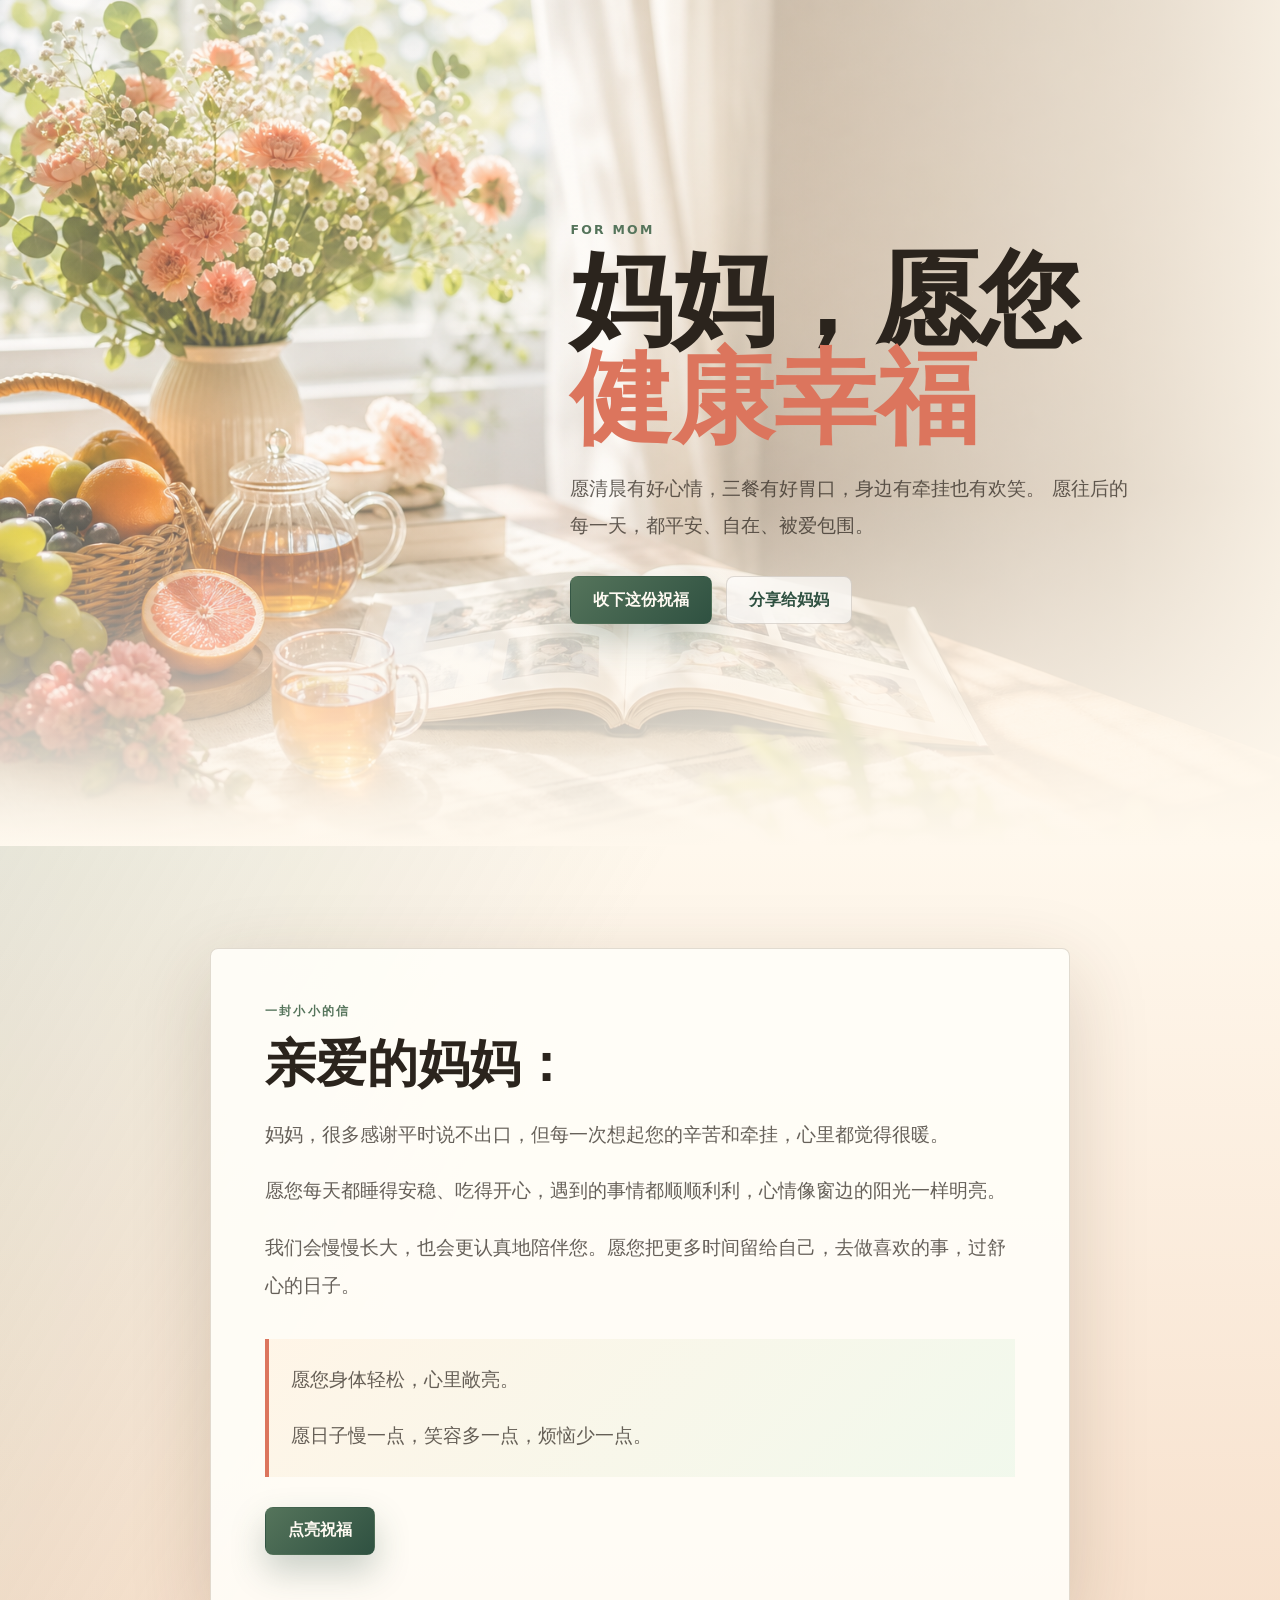
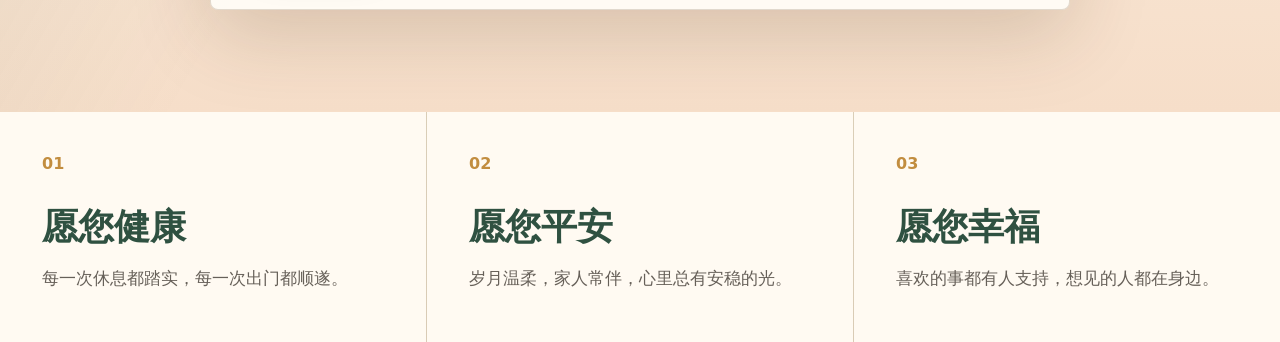
==== mom-blessing/index.html @ 2f510ae8 "Add blessing page for mom" ====
<!doctype html>
<html lang="zh-CN">
  <head>
    <meta charset="UTF-8" />
    <meta name="viewport" content="width=device-width, initial-scale=1.0" />
    <meta name="description" content="愿妈妈健康、平安、幸福，每一天都被温柔以待。" />
    <meta property="og:title" content="妈妈，愿您健康幸福" />
    <meta property="og:description" content="把最朴素也最珍贵的祝福，认真送给妈妈。" />
    <meta property="og:image" content="./assets/hero.png" />
    <title>妈妈，愿您健康幸福</title>
    <link rel="preload" href="./assets/hero.png" as="image" />
    <link rel="stylesheet" href="./styles.css" />
  </head>
  <body>
    <main>
      <section class="hero" aria-label="给妈妈的祝福">
        <img class="hero__image" src="./assets/hero.png" alt="" />
        <div class="hero__shade"></div>
        <div class="hero__content">
          <p class="eyebrow">For Mom</p>
          <h1>
            妈妈，愿您
            <span>健康幸福</span>
          </h1>
          <p class="lead">
            愿清晨有好心情，三餐有好胃口，身边有牵挂也有欢笑。
            愿往后的每一天，都平安、自在、被爱包围。
          </p>
          <div class="actions">
            <a class="button button--primary" href="#letter">收下这份祝福</a>
            <button class="button button--ghost" id="shareButton" type="button">
              分享给妈妈
            </button>
          </div>
        </div>
      </section>

      <section class="letter" id="letter" aria-label="祝福信">
        <div class="letter__inner">
          <p class="section-kicker">一封小小的信</p>
          <h2>亲爱的妈妈：</h2>
          <div class="letter__body" id="letterBody"></div>

          <div class="wish-panel">
            <p>愿您身体轻松，心里敞亮。</p>
            <p>愿日子慢一点，笑容多一点，烦恼少一点。</p>
          </div>

          <button class="wish-button" id="wishButton" type="button">
            点亮祝福
          </button>
        </div>
      </section>

      <section class="wishes" aria-label="祝福清单">
        <article>
          <span>01</span>
          <h3>愿您健康</h3>
          <p>每一次休息都踏实，每一次出门都顺遂。</p>
        </article>
        <article>
          <span>02</span>
          <h3>愿您平安</h3>
          <p>岁月温柔，家人常伴，心里总有安稳的光。</p>
        </article>
        <article>
          <span>03</span>
          <h3>愿您幸福</h3>
          <p>喜欢的事都有人支持，想见的人都在身边。</p>
        </article>
      </section>
    </main>

    <dialog class="modal" id="wishModal">
      <div class="modal__content">
        <p class="modal__kicker">祝福已点亮</p>
        <h2>妈妈，愿您一年四季都健康幸福。</h2>
        <p>
          这不是一句客套话，是我每天都真心希望发生的事。
        </p>
        <button class="button button--primary" id="closeModal" type="button">
          收下啦
        </button>
      </div>
    </dialog>

    <canvas id="petalCanvas" aria-hidden="true"></canvas>
    <script src="./script.js"></script>
  </body>
</html>
---- mom-blessing/styles.css ----
:root {
  color-scheme: light;
  --ink: #2b241d;
  --muted: rgba(43, 36, 29, 0.72);
  --cream: #fff8ed;
  --cream-deep: #f4e3cc;
  --leaf: #55745b;
  --leaf-deep: #2f5141;
  --coral: #dc755d;
  --gold: #c28d3f;
  --line: rgba(64, 45, 26, 0.16);
  --shadow: 0 24px 80px rgba(74, 45, 18, 0.18);
}

* {
  box-sizing: border-box;
}

html {
  scroll-behavior: smooth;
}

body {
  margin: 0;
  min-width: 320px;
  color: var(--ink);
  background: linear-gradient(180deg, #fff9ef 0%, #f9ead7 50%, #f6dec9 100%);
  font-family:
    "Inter", "PingFang SC", "Microsoft YaHei", "Noto Sans SC", system-ui,
    sans-serif;
}

button,
a {
  -webkit-tap-highlight-color: transparent;
}

.hero {
  position: relative;
  min-height: 94vh;
  display: grid;
  align-items: center;
  padding: clamp(28px, 7vw, 92px);
  overflow: hidden;
  isolation: isolate;
}

.hero__image,
.hero__shade {
  position: absolute;
  inset: 0;
}

.hero__image {
  z-index: -3;
  width: 100%;
  height: 100%;
  object-fit: cover;
}

.hero__shade {
  z-index: -2;
  background:
    linear-gradient(90deg, rgba(255, 250, 241, 0.22) 0%, rgba(255, 248, 237, 0.3) 42%, rgba(255, 248, 237, 0.92) 100%),
    linear-gradient(180deg, rgba(255, 248, 237, 0.04) 58%, #fff8ed 100%);
}

.hero__content {
  width: min(620px, 100%);
  margin-left: auto;
}

.eyebrow,
.section-kicker,
.modal__kicker {
  margin: 0 0 14px;
  color: var(--leaf);
  font-size: 0.78rem;
  font-weight: 900;
  letter-spacing: 0.18em;
  text-transform: uppercase;
}

h1,
h2,
h3,
p {
  margin-top: 0;
}

h1 {
  max-width: 680px;
  margin-bottom: 24px;
  font-size: clamp(3.2rem, 8vw, 6.9rem);
  line-height: 0.96;
  letter-spacing: 0;
}

h1 span {
  display: block;
  color: var(--coral);
}

.lead {
  max-width: 560px;
  margin-bottom: 32px;
  color: var(--muted);
  font-size: clamp(1rem, 2.1vw, 1.2rem);
  line-height: 1.9;
}

.actions {
  display: flex;
  flex-wrap: wrap;
  gap: 14px;
}

.button,
.wish-button {
  min-height: 48px;
  border: 1px solid transparent;
  border-radius: 8px;
  padding: 0 22px;
  display: inline-flex;
  align-items: center;
  justify-content: center;
  color: #fffaf2;
  font: inherit;
  font-weight: 900;
  text-decoration: none;
  cursor: pointer;
  transition:
    transform 180ms ease,
    box-shadow 180ms ease,
    background 180ms ease;
}

.button:hover,
.wish-button:hover {
  transform: translateY(-2px);
}

.button--primary,
.wish-button {
  background: linear-gradient(135deg, var(--leaf), var(--leaf-deep));
  box-shadow: 0 16px 34px rgba(47, 81, 65, 0.26);
}

.button--ghost {
  color: var(--leaf-deep);
  background: rgba(255, 255, 255, 0.62);
  border-color: var(--line);
  backdrop-filter: blur(14px);
}

.letter {
  padding: clamp(52px, 8vw, 110px) clamp(18px, 6vw, 72px);
  background:
    linear-gradient(120deg, rgba(85, 116, 91, 0.14), transparent 38%),
    linear-gradient(180deg, #fff8ed, #f6dec9);
}

.letter__inner {
  width: min(860px, 100%);
  margin: 0 auto;
  padding: clamp(26px, 5vw, 54px);
  border: 1px solid rgba(90, 63, 32, 0.18);
  border-radius: 8px;
  background: rgba(255, 254, 249, 0.9);
  box-shadow: var(--shadow);
}

.letter__inner h2 {
  margin-bottom: 22px;
  color: #2b241d;
  font-size: clamp(1.8rem, 4vw, 3.3rem);
  line-height: 1.16;
}

.letter__body p,
.wish-panel p {
  color: var(--muted);
  font-size: clamp(1rem, 2vw, 1.18rem);
  line-height: 2;
}

.letter__body p {
  opacity: 0;
  transform: translateY(10px);
  animation: appear 600ms ease forwards;
}

.wish-panel {
  margin: 34px 0 30px;
  padding: 22px;
  border-left: 4px solid var(--coral);
  background: linear-gradient(135deg, rgba(255, 244, 229, 0.86), rgba(239, 248, 235, 0.86));
}

.wish-panel p:last-child,
.letter__body p:last-child {
  margin-bottom: 0;
}

.wishes {
  display: grid;
  grid-template-columns: repeat(3, minmax(0, 1fr));
  gap: 1px;
  background: rgba(85, 116, 91, 0.18);
}

.wishes article {
  min-height: 230px;
  padding: clamp(24px, 4vw, 42px);
  background: #fffaf2;
}

.wishes span {
  display: block;
  margin-bottom: 30px;
  color: var(--gold);
  font-weight: 900;
}

.wishes h3 {
  margin-bottom: 12px;
  color: var(--leaf-deep);
  font-size: clamp(1.5rem, 3vw, 2.25rem);
}

.wishes p {
  max-width: 340px;
  margin-bottom: 0;
  color: var(--muted);
  font-size: 1.04rem;
  line-height: 1.75;
}

.modal {
  width: min(560px, calc(100vw - 32px));
  border: 0;
  border-radius: 8px;
  padding: 0;
  background: transparent;
}

.modal::backdrop {
  background: rgba(43, 36, 29, 0.42);
  backdrop-filter: blur(8px);
}

.modal__content {
  padding: clamp(28px, 6vw, 46px);
  border: 1px solid var(--line);
  border-radius: 8px;
  background: linear-gradient(145deg, #fffaf2, #eef8eb);
  box-shadow: var(--shadow);
}

.modal__content h2 {
  margin-bottom: 16px;
  color: var(--leaf-deep);
  font-size: clamp(1.7rem, 5vw, 2.9rem);
  line-height: 1.16;
}

.modal__content p {
  color: var(--muted);
  line-height: 1.8;
}

#petalCanvas {
  position: fixed;
  inset: 0;
  z-index: 20;
  width: 100%;
  height: 100%;
  pointer-events: none;
}

@keyframes appear {
  to {
    opacity: 1;
    transform: translateY(0);
  }
}

@media (max-width: 820px) {
  .hero {
    min-height: 92vh;
    align-items: end;
    padding: 84px 20px 76px;
  }

  .hero__shade {
    background:
      linear-gradient(180deg, rgba(255, 248, 237, 0.05) 0%, rgba(255, 248, 237, 0.32) 36%, rgba(255, 248, 237, 0.96) 100%),
      linear-gradient(90deg, rgba(255, 248, 237, 0.12), rgba(255, 248, 237, 0.36));
  }

  .hero__content {
    margin-left: 0;
  }

  h1 {
    font-size: clamp(2.7rem, 16vw, 4.5rem);
  }

  .wishes {
    grid-template-columns: 1fr;
  }

  .wishes article {
    min-height: 170px;
  }
}

@media (max-width: 460px) {
  .button,
  .wish-button {
    width: 100%;
  }
}
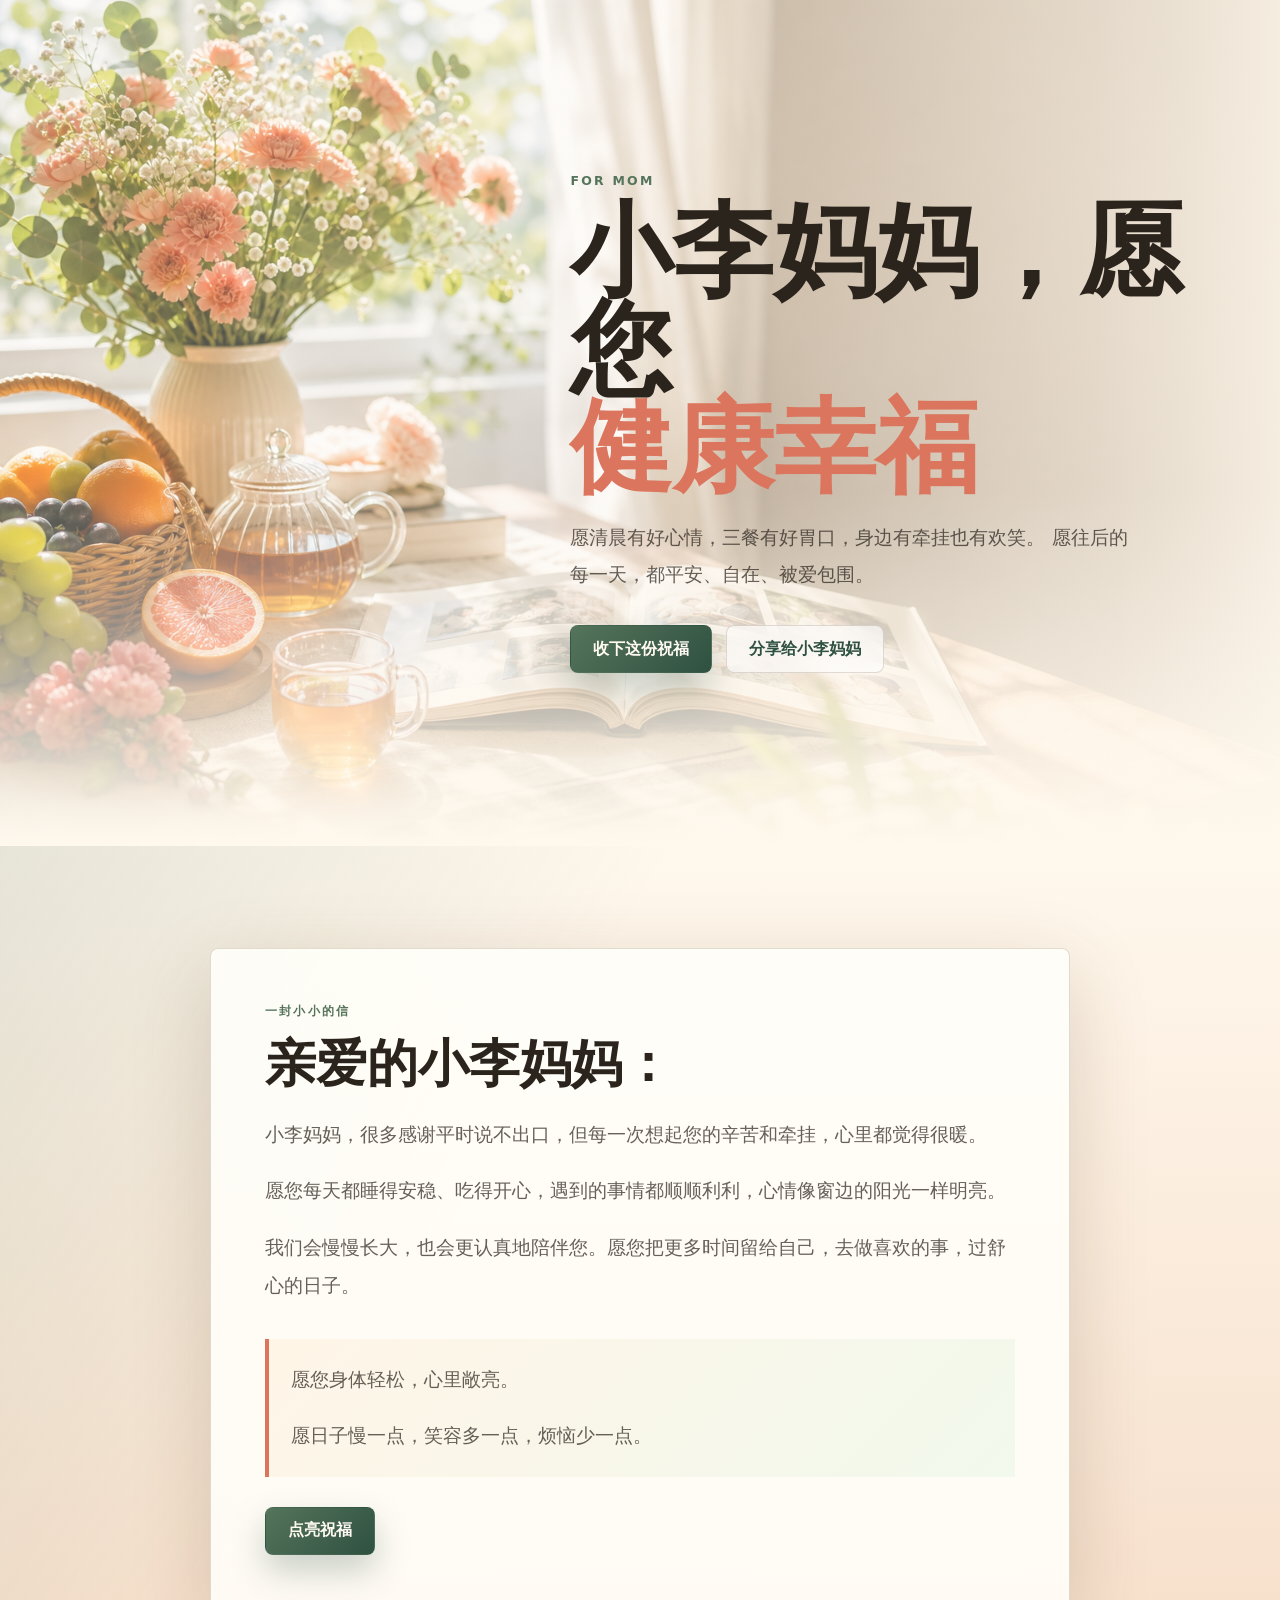
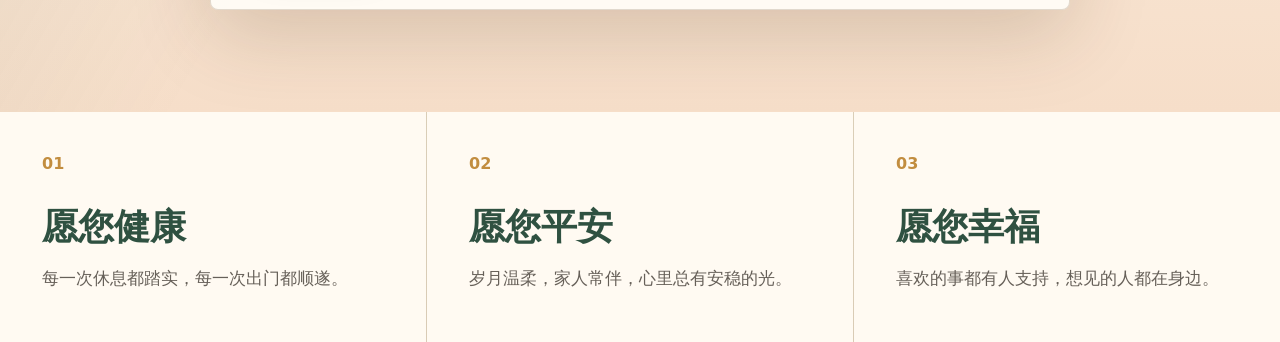
==== commit cb68238b: "Update mom blessing recipient" ====
--- a/mom-blessing/index.html
+++ b/mom-blessing/index.html
@@ -3,23 +3,23 @@
   <head>
     <meta charset="UTF-8" />
     <meta name="viewport" content="width=device-width, initial-scale=1.0" />
-    <meta name="description" content="愿妈妈健康、平安、幸福，每一天都被温柔以待。" />
-    <meta property="og:title" content="妈妈，愿您健康幸福" />
-    <meta property="og:description" content="把最朴素也最珍贵的祝福，认真送给妈妈。" />
+    <meta name="description" content="愿小李妈妈健康、平安、幸福，每一天都被温柔以待。" />
+    <meta property="og:title" content="小李妈妈，愿您健康幸福" />
+    <meta property="og:description" content="把最朴素也最珍贵的祝福，认真送给小李妈妈。" />
     <meta property="og:image" content="./assets/hero.png" />
-    <title>妈妈，愿您健康幸福</title>
+    <title>小李妈妈，愿您健康幸福</title>
     <link rel="preload" href="./assets/hero.png" as="image" />
     <link rel="stylesheet" href="./styles.css" />
   </head>
   <body>
     <main>
-      <section class="hero" aria-label="给妈妈的祝福">
+      <section class="hero" aria-label="给小李妈妈的祝福">
         <img class="hero__image" src="./assets/hero.png" alt="" />
         <div class="hero__shade"></div>
         <div class="hero__content">
           <p class="eyebrow">For Mom</p>
           <h1>
-            妈妈，愿您
+            小李妈妈，愿您
             <span>健康幸福</span>
           </h1>
           <p class="lead">
@@ -29,7 +29,7 @@
           <div class="actions">
             <a class="button button--primary" href="#letter">收下这份祝福</a>
             <button class="button button--ghost" id="shareButton" type="button">
-              分享给妈妈
+              分享给小李妈妈
             </button>
           </div>
         </div>
@@ -38,7 +38,7 @@
       <section class="letter" id="letter" aria-label="祝福信">
         <div class="letter__inner">
           <p class="section-kicker">一封小小的信</p>
-          <h2>亲爱的妈妈：</h2>
+          <h2>亲爱的小李妈妈：</h2>
           <div class="letter__body" id="letterBody"></div>
 
           <div class="wish-panel">
@@ -74,7 +74,7 @@
     <dialog class="modal" id="wishModal">
       <div class="modal__content">
         <p class="modal__kicker">祝福已点亮</p>
-        <h2>妈妈，愿您一年四季都健康幸福。</h2>
+        <h2>小李妈妈，愿您一年四季都健康幸福。</h2>
         <p>
           这不是一句客套话，是我每天都真心希望发生的事。
         </p>
